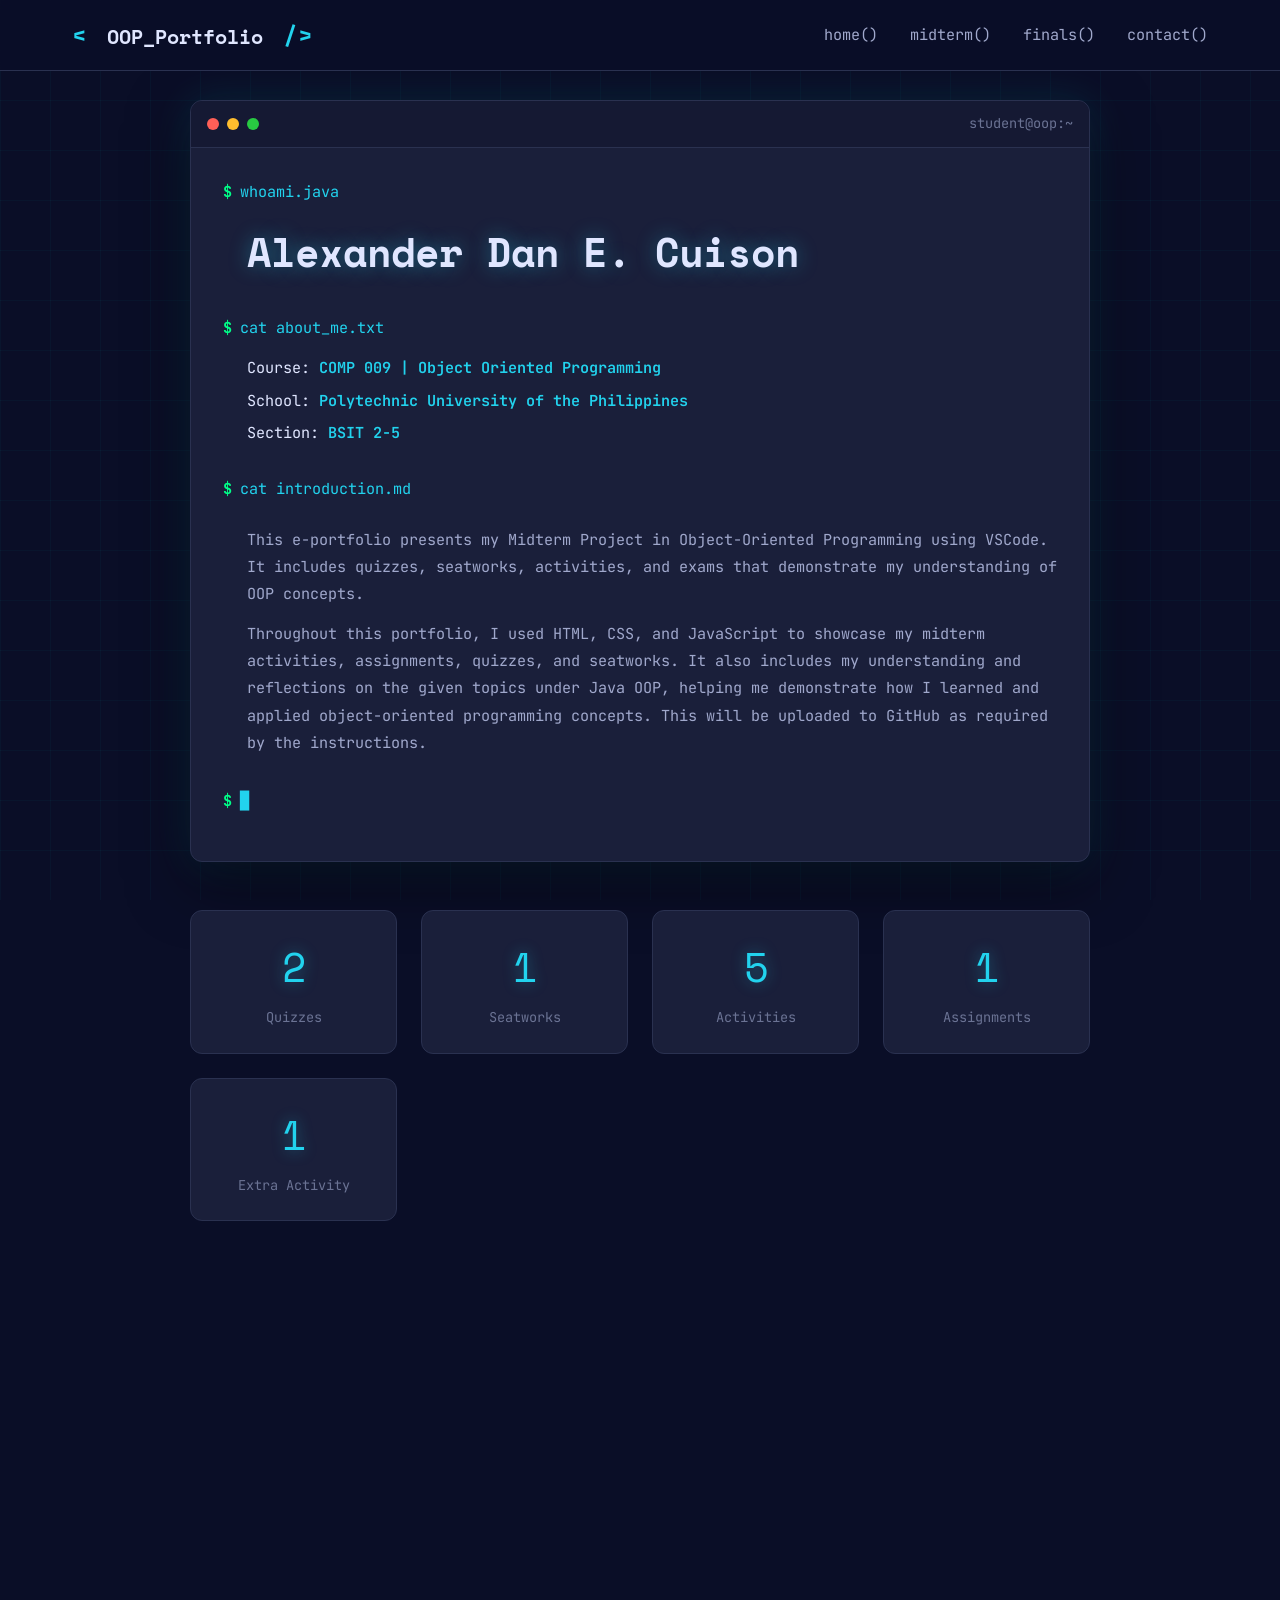
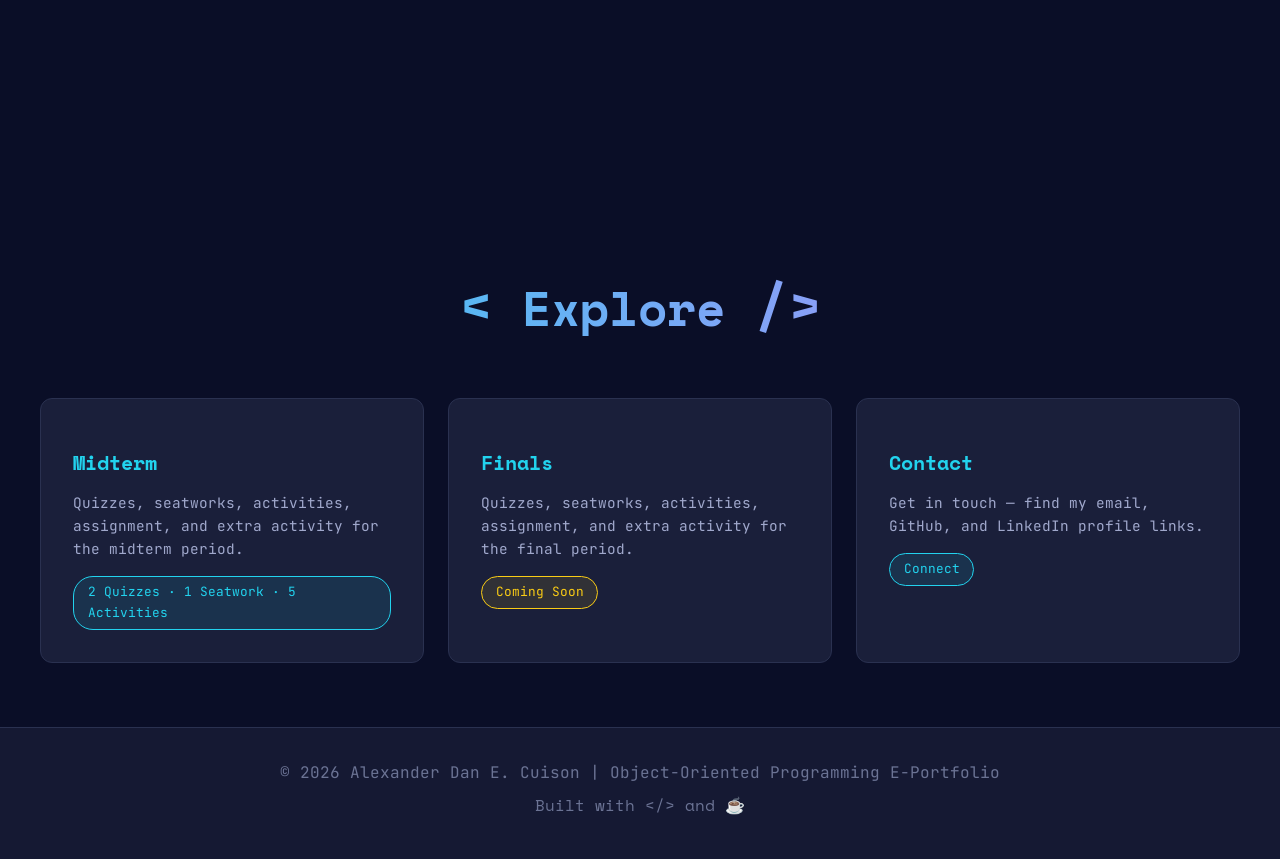
==== index.html @ b08e6b06 "Add files via upload" ====
<!DOCTYPE html>
<html lang="en">
<head>
    <meta charset="UTF-8">
    <meta name="viewport" content="width=device-width, initial-scale=1.0">
    <title>OOP E-Portfolio | Alexander Dan E. Cuison</title>
    <link rel="stylesheet" href="styles.css">
    <link href="https://fonts.googleapis.com/css2?family=JetBrains+Mono:wght@400;600;700&family=Space+Mono:wght@400;700&display=swap" rel="stylesheet">
</head>
<body>
<div class="grid-background"></div>

<!-- Navigation -->
<nav class="navbar">
    <div class="nav-container">
        <div class="logo">
            <span class="logo-bracket">&lt;</span>
            <span class="logo-text">OOP_Portfolio</span>
            <span class="logo-bracket">/&gt;</span>
        </div>
        <ul class="nav-menu">
            <li><a href="index.html"   class="nav-link active">home()</a></li>
            <li><a href="midterm.html" class="nav-link">midterm()</a></li>
            <li><a href="finals.html"  class="nav-link">finals()</a></li>
            <li><a href="contact.html" class="nav-link">contact()</a></li>
        </ul>
        <div class="menu-toggle"><span></span><span></span><span></span></div>
    </div>
</nav>

<!-- HOME HERO -->
<section id="home" class="section">
<div class="container">
<div class="hero">
<div class="terminal-window">
    <div class="terminal-header">
        <span class="terminal-dot red"></span>
        <span class="terminal-dot yellow"></span>
        <span class="terminal-dot green"></span>
        <span class="terminal-title">student@oop:~</span>
    </div>
    <div class="terminal-body">
        <div class="terminal-line">
            <span class="prompt">$</span> <span class="command">whoami.java</span>
        </div>
        <div class="terminal-output">
            <h1 class="glitch" data-text="Alexander Dan E. Cuison">Alexander Dan E. Cuison</h1>
        </div>
        <div class="terminal-line">
            <span class="prompt">$</span> <span class="command">cat about_me.txt</span>
        </div>
        <div class="terminal-output">
            <p class="typing-text">Course: <span class="highlight">COMP 009 | Object Oriented Programming</span></p>
            <p class="typing-text">School: <span class="highlight">Polytechnic University of the Philippines</span></p>
            <p class="typing-text">Section: <span class="highlight">BSIT 2-5</span></p>
        </div>
        <div class="terminal-line">
            <span class="prompt">$</span> <span class="command">cat introduction.md</span>
        </div>
        <div class="terminal-output intro-text">
            <p>
                This e-portfolio presents my Midterm Project in Object-Oriented Programming using VSCode.
                It includes quizzes, seatworks, activities, and exams that demonstrate my understanding of OOP concepts.
            </p>
            <p>
                Throughout this portfolio, I used HTML, CSS, and JavaScript to showcase my midterm activities, assignments, quizzes, and seatworks. It also includes my understanding and reflections on the given topics under Java OOP, helping me demonstrate how I learned and applied object-oriented programming concepts. This will be uploaded to GitHub as required by the instructions.
            </p>
        </div>
        <div class="terminal-line cursor-blink">
            <span class="prompt">$</span> <span class="cursor">█</span>
        </div>
    </div>
</div>
</div>

<!-- Portfolio Stats -->
<div class="stats-grid">
    <div class="stat-card">
        <span class="stat-number">2</span>
        <div class="stat-label"> Quizzes</div>
    </div>
    <div class="stat-card">
        <span class="stat-number">1</span>
        <div class="stat-label"> Seatworks</div>
    </div>
    <div class="stat-card">
        <span class="stat-number">5</span>
        <div class="stat-label"> Activities</div>
    </div>
    <div class="stat-card">
        <span class="stat-number">1</span>
        <div class="stat-label"> Assignments</div>
    </div>
    <div class="stat-card">
        <span class="stat-number">1</span>
        <div class="stat-label"> Extra Activity</div>
    </div>
</div>

<!-- About This Portfolio -->
<div class="about-portfolio-card fade-in">
    <h3>📖 About This Portfolio</h3>
    <p>
        Welcome to my OOP E-Portfolio for COMP 009 – Object Oriented Programming at Polytechnic University of the Philippines.
        This portfolio is organized into dedicated pages for each grading period, making it easy to navigate and review all submitted work.
    </p>
    <p>
        Each entry includes the original instructions, my code solution with syntax highlighting, screenshots of the output, a detailed explanation of how the program works, and a personal reflection. All content is presented as-is, reflecting my learning journey throughout the course.
    </p>
    <p>
        The portfolio is structured using HTML, CSS, and JavaScript — demonstrating not only my OOP skills in Java, but also my ability to present technical work in a clear, professional format.
    </p>
</div>

<!-- Navigation Cards -->
<h2 class="section-title" style="margin-top:4rem;">
    <span class="title-bracket">&lt;</span> Explore <span class="title-bracket">/&gt;</span>
</h2>
<div class="nav-cards">
    <a href="midterm.html" class="nav-card">
        <span class="nav-card-icon"></span>
        <h3>Midterm</h3>
        <p>Quizzes, seatworks, activities, assignment, and extra activity for the midterm period.</p>
        <span class="nav-card-badge">2 Quizzes · 1 Seatwork · 5 Activities</span>
    </a>
    <a href="finals.html" class="nav-card coming-soon-card">
        <span class="nav-card-icon"></span>
        <h3>Finals</h3>
        <p>Quizzes, seatworks, activities, assignment, and extra activity for the final period.</p>
        <span class="nav-card-badge">Coming Soon</span>
    </a>
    <a href="contact.html" class="nav-card">
        <span class="nav-card-icon"></span>
        <h3>Contact</h3>
        <p>Get in touch — find my email, GitHub, and LinkedIn profile links.</p>
        <span class="nav-card-badge">Connect</span>
    </a>
</div>

</div>
</section>

<!-- Footer -->
<footer class="footer">
    <div class="container">
        <p>&copy; 2026 Alexander Dan E. Cuison | Object-Oriented Programming E-Portfolio</p>
        <p class="footer-code">Built with &lt;/&gt; and ☕</p>
    </div>
</footer>

<script src="script.js"></script>
</body>
</html>
---- styles.css ----
/* ========================================
   CSS Variables & Theme
   ======================================== */
:root {
    --bg-primary: #0a0e27;
    --bg-secondary: #151933;
    --bg-tertiary: #1e2340;
    --bg-card: #1a1f3a;
    --accent-cyan: #22d3ee;
    --accent-magenta: #c084fc;
    --accent-yellow: #facc15;
    --accent-green: #00ff88;
    --text-primary: #e0e6ff;
    --text-secondary: #a0a8cc;
    --text-muted: #6b7394;
    --border-color: #2a3150;
    --shadow-color: rgba(34, 211, 238, 0.15);
    --glow-color: rgba(34, 211, 238, 0.4);
    --font-mono: 'JetBrains Mono', 'Courier New', monospace;
    --font-display: 'Space Mono', monospace;
    --spacing-xs: 0.5rem;
    --spacing-sm: 1rem;
    --spacing-md: 2rem;
    --spacing-lg: 4rem;
    --spacing-xl: 6rem;
}

/* ========================================
   Reset & Base Styles
   ======================================== */
* { margin: 0; padding: 0; box-sizing: border-box; }
html { scroll-behavior: smooth; }
body {
    font-family: var(--font-mono);
    background-color: var(--bg-primary);
    color: var(--text-primary);
    line-height: 1.6;
    overflow-x: hidden;
}

::selection { background-color: var(--accent-cyan); color: var(--bg-primary); }

::-webkit-scrollbar { width: 8px; }
::-webkit-scrollbar-track { background: var(--bg-secondary); }
::-webkit-scrollbar-thumb { background: var(--accent-cyan); border-radius: 10px; }

/* ========================================
   Animated Grid Background
   ======================================== */
.grid-background {
    position: fixed; top: 0; left: 0; width: 100%; height: 100%; z-index: -1;
    background-image:
        linear-gradient(rgba(0,255,255,0.03) 1px, transparent 1px),
        linear-gradient(90deg, rgba(0,255,255,0.03) 1px, transparent 1px);
    background-size: 50px 50px;
    animation: gridMove 20s linear infinite;
}
@keyframes gridMove {
    0% { transform: translate(0,0); }
    100% { transform: translate(50px,50px); }
}

/* ========================================
   Navigation
   ======================================== */
.navbar {
    position: fixed; top: 0; width: 100%;
    background: rgba(10, 14, 39, 0.95);
    backdrop-filter: blur(10px);
    border-bottom: 1px solid var(--border-color);
    z-index: 1000; padding: 1rem 0;
}
.nav-container {
    max-width: 1200px; margin: 0 auto; padding: 0 2rem;
    display: flex; justify-content: space-between; align-items: center;
}
.logo { font-family: var(--font-display); font-size: 1.25rem; font-weight: 700; color: var(--text-primary); }
.logo-bracket { color: var(--accent-cyan); font-size: 1.5rem; }
.logo-text { margin: 0 0.5rem; position: relative; }
.logo-text::after {
    content: ''; position: absolute; bottom: -2px; left: 0;
    width: 0; height: 2px;
    background: linear-gradient(90deg, var(--accent-cyan), var(--accent-magenta));
    transition: width 0.3s ease;
}
.logo:hover .logo-text::after { width: 100%; }

.nav-menu { display: flex; list-style: none; gap: 2rem; }
.nav-link {
    color: var(--text-secondary); text-decoration: none; font-size: 0.95rem;
    position: relative; transition: color 0.3s ease; padding: 0.5rem 0;
}
.nav-link::before {
    content: ''; position: absolute; bottom: 0; left: 0;
    width: 0; height: 2px; background: var(--accent-cyan); transition: width 0.3s ease;
}
.nav-link:hover, .nav-link.active { color: var(--accent-cyan); }
.nav-link:hover::before, .nav-link.active::before { width: 100%; }

.menu-toggle { display: none; flex-direction: column; gap: 5px; cursor: pointer; }
.menu-toggle span { width: 25px; height: 2px; background-color: var(--accent-cyan); transition: all 0.3s ease; }

/* ========================================
   Sections & Layout
   ======================================== */
.section { min-height: 100vh; padding: 100px 2rem 4rem; }
.container { max-width: 1200px; margin: 0 auto; }

.section-title {
    font-family: var(--font-display); font-size: 3rem;
    margin-bottom: 3rem; text-align: center; position: relative;
    animation: fadeInUp 0.8s ease;
    background: linear-gradient(90deg, var(--accent-cyan), var(--accent-magenta));
    background-clip: text; -webkit-background-clip: text;
    color: transparent; -webkit-text-fill-color: transparent;
}
.title-bracket { color: var(--accent-cyan); font-size: 3.5rem; }

@keyframes fadeInUp {
    from { opacity: 0; transform: translateY(30px); }
    to { opacity: 1; transform: translateY(0); }
}

/* ========================================
   Fade In Scroll
   ======================================== */
.fade-in {
    opacity: 0; transform: translateY(40px) scale(0.98);
    transition: all 0.7s ease;
}
.fade-in.visible { opacity: 1; transform: translateY(0) scale(1); }

/* ========================================
   Hero / Terminal
   ======================================== */
.hero { display: flex; justify-content: center; align-items: center; min-height: 80vh; }
.terminal-window {
    width: 100%; max-width: 900px; background: var(--bg-card);
    border-radius: 12px; overflow: hidden;
    box-shadow: 0 20px 60px rgba(0,0,0,0.5), 0 0 40px var(--shadow-color);
    animation: terminalAppear 1s ease;
    border: 1px solid var(--border-color);
}
@keyframes terminalAppear {
    from { opacity: 0; transform: scale(0.9) translateY(50px); }
    to { opacity: 1; transform: scale(1) translateY(0); }
}
.terminal-header {
    background: var(--bg-secondary); padding: 0.75rem 1rem;
    display: flex; align-items: center; gap: 0.5rem;
    border-bottom: 1px solid var(--border-color);
}
.terminal-dot { width: 12px; height: 12px; border-radius: 50%; }
.terminal-dot.red { background: #ff5f57; }
.terminal-dot.yellow { background: #ffbd2e; }
.terminal-dot.green { background: #28ca42; }
.terminal-title { margin-left: auto; font-size: 0.85rem; color: var(--text-muted); }
.terminal-body { padding: 2rem; font-size: 0.95rem; }
.terminal-line { margin-bottom: 1rem; display: flex; align-items: center; gap: 0.5rem; }
.prompt { color: var(--accent-green); font-weight: 700; }
.command { color: var(--accent-cyan); }
.terminal-output { margin: 1rem 0 2rem 1.5rem; }
.terminal-output h1 {
    font-family: var(--font-display); font-size: 2.5rem;
    color: var(--text-primary); margin-bottom: 1rem;
    text-shadow: 0 0 20px var(--glow-color);
}
.glitch { position: relative; animation: glitch 3s infinite; }
@keyframes glitch {
    0%, 100% { transform: translate(0); }
    33% { transform: translate(-2px, 2px); }
    66% { transform: translate(2px, -2px); }
}
.typing-text { margin: 0.5rem 0; animation: typing 0.5s steps(40) forwards; opacity: 0; }
.typing-text:nth-child(1) { animation-delay: 0.5s; }
.typing-text:nth-child(2) { animation-delay: 1s; }
.typing-text:nth-child(3) { animation-delay: 1.5s; }
@keyframes typing { to { opacity: 1; } }
.highlight { color: var(--accent-cyan); font-weight: 600; }
.intro-text { margin-top: 1.5rem; color: var(--text-secondary); line-height: 1.8; }
.intro-text p { margin-bottom: 0.75rem; }
.cursor-blink { animation: blink 1s step-end infinite; }
@keyframes blink { 50% { opacity: 0; } }
.cursor { color: var(--accent-cyan); }

/* ========================================
   About Portfolio Card (Home)
   ======================================== */
.about-portfolio-card {
    background: var(--bg-card);
    border: 1px solid var(--border-color);
    border-radius: 12px;
    padding: 2.5rem;
    margin-top: 3rem;
    max-width: 900px;
    margin-left: auto;
    margin-right: auto;
    border-left: 4px solid var(--accent-magenta);
    transition: all 0.3s ease;
}
.about-portfolio-card:hover {
    border-color: var(--accent-magenta);
    box-shadow: 0 10px 40px rgba(192, 132, 252, 0.15);
    transform: translateY(-4px);
}
.about-portfolio-card h3 {
    font-family: var(--font-display);
    color: var(--accent-magenta);
    font-size: 1.5rem;
    margin-bottom: 1.5rem;
    display: flex; align-items: center; gap: 0.75rem;
}
.about-portfolio-card p {
    color: var(--text-secondary);
    line-height: 1.9;
    margin-bottom: 1rem;
}

/* ========================================
   Portfolio Stats Grid (Home)
   ======================================== */
.stats-grid {
    display: grid;
    grid-template-columns: repeat(auto-fit, minmax(180px, 1fr));
    gap: 1.5rem;
    margin-top: 3rem;
    max-width: 900px;
    margin-left: auto;
    margin-right: auto;
}
.stat-card {
    background: var(--bg-card);
    border: 1px solid var(--border-color);
    border-radius: 12px;
    padding: 1.5rem;
    text-align: center;
    transition: all 0.3s ease;
}
.stat-card:hover {
    border-color: var(--accent-cyan);
    transform: translateY(-5px);
    box-shadow: 0 8px 30px var(--shadow-color);
}
.stat-number {
    font-family: var(--font-display);
    font-size: 2.5rem;
    color: var(--accent-cyan);
    display: block;
    text-shadow: 0 0 15px var(--glow-color);
}
.stat-label { color: var(--text-muted); font-size: 0.85rem; margin-top: 0.5rem; }

/* ========================================
   Page Navigation Cards (Home)
   ======================================== */
.nav-cards {
    display: grid;
    grid-template-columns: repeat(auto-fit, minmax(250px, 1fr));
    gap: 1.5rem;
    margin-top: 3rem;
}
.nav-card {
    background: var(--bg-card);
    border: 1px solid var(--border-color);
    border-radius: 12px;
    padding: 2rem;
    text-decoration: none;
    transition: all 0.3s ease;
    display: block;
    position: relative;
    overflow: hidden;
}
.nav-card::before {
    content: '';
    position: absolute; top: 0; left: 0;
    width: 100%; height: 3px;
    background: linear-gradient(90deg, var(--accent-cyan), var(--accent-magenta));
    transform: scaleX(0); transition: transform 0.3s ease;
}
.nav-card:hover::before { transform: scaleX(1); }
.nav-card:hover {
    border-color: var(--accent-cyan);
    transform: translateY(-8px);
    box-shadow: 0 15px 40px var(--shadow-color);
}
.nav-card-icon { font-size: 2.5rem; margin-bottom: 1rem; display: block; }
.nav-card h3 { font-family: var(--font-display); color: var(--accent-cyan); font-size: 1.25rem; margin-bottom: 0.75rem; }
.nav-card p { color: var(--text-secondary); font-size: 0.9rem; line-height: 1.6; }
.nav-card .nav-card-badge {
    display: inline-block; margin-top: 1rem;
    padding: 0.35rem 0.85rem;
    background: rgba(34, 211, 238, 0.1);
    border: 1px solid var(--accent-cyan);
    border-radius: 20px; font-size: 0.8rem; color: var(--accent-cyan);
}
.nav-card.coming-soon-card .nav-card-badge {
    background: rgba(250, 204, 21, 0.1);
    border-color: var(--accent-yellow); color: var(--accent-yellow);
}

/* ========================================
   Content Cards
   ======================================== */
.content-card {
    background: var(--bg-card);
    border: 1px solid var(--border-color);
    border-radius: 12px;
    margin-bottom: 2rem;
    overflow: hidden;
    transition: all 0.3s ease;
}
.content-card:hover {
    transform: translateY(-4px);
    box-shadow: 0 10px 40px var(--shadow-color), 0 0 20px var(--glow-color);
    border-color: var(--accent-cyan);
}
.card-header {
    background: var(--bg-secondary); padding: 1.5rem;
    display: flex; justify-content: space-between; align-items: center;
    border-bottom: 1px solid var(--border-color);
}
.card-header h3 {
    font-family: var(--font-display); font-size: 1.5rem;
    color: var(--text-primary); display: flex; align-items: center; gap: 0.75rem;
}
.method-icon { font-size: 1.75rem; }
.badge {
    padding: 0.5rem 1rem;
    background: rgba(0,255,255,0.1);
    border: 1px solid var(--accent-cyan);
    border-radius: 20px; font-size: 0.85rem; color: var(--accent-cyan); font-weight: 600;
}
.badge.yellow { background: rgba(250,204,21,0.1); border-color: var(--accent-yellow); color: var(--accent-yellow); }
.badge.green  { background: rgba(0,255,136,0.1);  border-color: var(--accent-green);  color: var(--accent-green);  }
.badge.magenta { background: rgba(192,132,252,0.1); border-color: var(--accent-magenta); color: var(--accent-magenta); }
.card-body { padding: 2rem; }

/* ========================================
   ★ NEW: Collapsible Item Cards (View Button)
   ======================================== */
.item-list { display: flex; flex-direction: column; gap: 1rem; }

.item-card {
    background: var(--bg-secondary);
    border: 1px solid var(--border-color);
    border-radius: 10px;
    overflow: hidden;
    transition: all 0.3s ease;
}
.item-card:hover { border-color: var(--accent-cyan); }

.item-card-header {
    display: flex; justify-content: space-between; align-items: center;
    padding: 1.25rem 1.5rem;
    background: var(--bg-tertiary);
    cursor: pointer;
    user-select: none;
    transition: background 0.3s ease;
}
.item-card-header:hover { background: rgba(34, 211, 238, 0.05); }

.item-card-title {
    display: flex; align-items: center; gap: 0.75rem;
}
.item-card-title .item-num {
    font-family: var(--font-display);
    font-size: 0.8rem;
    color: var(--accent-cyan);
    background: rgba(34, 211, 238, 0.1);
    border: 1px solid var(--accent-cyan);
    border-radius: 4px;
    padding: 0.2rem 0.6rem;
    white-space: nowrap;
}
.item-card-title h4 {
    color: var(--text-primary);
    font-size: 1.05rem;
    font-weight: 600;
}

.view-btn {
    display: flex; align-items: center; gap: 0.5rem;
    padding: 0.5rem 1.25rem;
    background: linear-gradient(135deg, var(--accent-cyan), var(--accent-magenta));
    border: none; border-radius: 6px;
    color: var(--bg-primary); font-family: var(--font-mono);
    font-size: 0.85rem; font-weight: 700;
    cursor: pointer; transition: all 0.3s ease;
    box-shadow: 0 3px 12px rgba(34, 211, 238, 0.3);
    white-space: nowrap;
}
.view-btn:hover { transform: translateY(-2px); box-shadow: 0 5px 18px rgba(34, 211, 238, 0.5); }
.view-btn.open {
    background: var(--bg-tertiary);
    color: var(--accent-cyan);
    border: 1px solid var(--accent-cyan);
    box-shadow: none;
}
.view-btn .btn-arrow { transition: transform 0.3s ease; display: inline-block; }
.view-btn.open .btn-arrow { transform: rotate(180deg); }

.item-card-body {
    max-height: 0; overflow: hidden;
    transition: max-height 0.5s ease;
}
.item-card-body.open { max-height: 99999px; }
.item-card-inner { padding: 2rem; border-top: 1px solid var(--border-color); }

/* ========================================
   Score Display
   ======================================== */
.score-display {
    background: linear-gradient(135deg, rgba(34,211,238,0.1), rgba(192,132,252,0.1));
    border: 2px solid var(--accent-cyan); border-radius: 12px;
    padding: 2rem; text-align: center; margin-top: 1rem;
}
.score-box { display: flex; align-items: center; justify-content: center; gap: 1rem; margin-bottom: 1rem; }
.score-label { font-size: 1.5rem; color: var(--text-secondary); font-weight: 600; }
.score-value {
    font-size: 3rem; color: var(--accent-cyan); font-weight: 700;
    font-family: var(--font-display); text-shadow: 0 0 20px var(--glow-color);
}
.score-note { color: var(--text-muted); font-style: italic; font-size: 0.9rem; }

/* ========================================
   Question Navigator (Quiz 2)
   ======================================== */
.question-navigator {
    background: var(--bg-secondary); padding: 1.5rem;
    border-radius: 8px; margin-bottom: 2rem; border: 1px solid var(--border-color);
}
.question-navigator label { display: block; color: var(--text-primary); margin-bottom: 0.75rem; font-weight: 600; }
.search-input-group { display: flex; gap: 0.75rem; margin-bottom: 1rem; }
.question-navigator input[type="number"] {
    flex: 1; padding: 0.75rem 1rem; background: var(--bg-tertiary);
    border: 1px solid var(--border-color); border-radius: 6px;
    color: var(--text-primary); font-family: var(--font-mono); font-size: 0.95rem;
    transition: all 0.3s ease;
}
.question-navigator input[type="number"]:focus {
    outline: none; border-color: var(--accent-cyan);
    box-shadow: 0 0 0 3px rgba(34,211,238,0.1);
}
.search-btn {
    padding: 0.75rem 2rem;
    background: linear-gradient(135deg, var(--accent-cyan), var(--accent-magenta));
    border: none; border-radius: 6px; color: var(--bg-primary);
    font-family: var(--font-mono); font-size: 0.95rem; font-weight: 600;
    cursor: pointer; transition: all 0.3s ease;
}
.search-btn:hover { transform: translateY(-2px); box-shadow: 0 6px 20px rgba(34,211,238,0.4); }
.search-helper { color: var(--text-muted); font-size: 0.9rem; font-style: italic; }

/* ========================================
   Question Items (Quiz 2)
   ======================================== */
.questions-container { margin-top: 2rem; }
.question-item {
    background: var(--bg-secondary); border: 1px solid var(--border-color);
    border-radius: 8px; margin-bottom: 1rem; overflow: hidden; transition: all 0.3s ease;
}
.question-item:hover { border-color: var(--accent-cyan); box-shadow: 0 5px 20px rgba(34,211,238,0.1); }
.question-header {
    padding: 1.25rem 1.5rem; background: var(--bg-tertiary);
    cursor: pointer; display: flex; justify-content: space-between; align-items: center;
    user-select: none; transition: all 0.3s ease;
}
.question-header:hover { background: rgba(34,211,238,0.05); }
.question-number { font-weight: 600; color: var(--accent-cyan); font-size: 1.1rem; }
.toggle-icon { color: var(--accent-cyan); font-size: 1.2rem; transition: transform 0.3s ease; }
.question-header.active .toggle-icon { transform: rotate(180deg); }
.question-content { max-height: 0; overflow: hidden; transition: max-height 0.4s ease, padding 0.4s ease; }
.question-content.show { max-height: 2000px; padding: 1.5rem; }
.question-text {
    color: var(--text-primary); font-size: 1.05rem; line-height: 1.8; margin-bottom: 1.5rem;
    padding: 1rem; background: var(--bg-tertiary); border-left: 4px solid var(--accent-cyan); border-radius: 4px;
}
.answer-section { margin-top: 1rem; }
.reveal-btn {
    background: linear-gradient(135deg, var(--accent-cyan), var(--accent-magenta));
    border: none; color: var(--bg-primary); padding: 0.75rem 2rem;
    border-radius: 6px; font-family: var(--font-mono); font-size: 0.95rem; font-weight: 600;
    cursor: pointer; transition: all 0.3s ease; box-shadow: 0 4px 15px rgba(34,211,238,0.3);
}
.reveal-btn:hover { transform: translateY(-2px); box-shadow: 0 6px 20px rgba(34,211,238,0.4); }
.answer-content { margin-top: 1.5rem; animation: fadeInAnswer 0.5s ease; }
@keyframes fadeInAnswer {
    from { opacity: 0; transform: translateY(-10px); }
    to { opacity: 1; transform: translateY(0); }
}
.answer-text {
    background: linear-gradient(135deg, rgba(0,255,136,0.1), rgba(34,211,238,0.05));
    border-left: 4px solid var(--accent-green); padding: 1.25rem;
    border-radius: 6px; color: var(--text-primary); margin-bottom: 1rem; line-height: 1.8;
}
.explanation-text {
    background: rgba(192,132,252,0.05); border-left: 4px solid var(--accent-magenta);
    padding: 1.25rem; border-radius: 6px; color: var(--text-secondary); line-height: 1.8;
}
.explanation-text strong { color: var(--accent-magenta); }

/* ========================================
   Code Blocks
   ======================================== */
.code-container { margin: 1.5rem 0; border-radius: 8px; overflow: hidden; border: 1px solid var(--border-color); }
.code-header {
    background: var(--bg-secondary); padding: 0.75rem 1rem;
    display: flex; justify-content: space-between; align-items: center;
    border-bottom: 1px solid var(--border-color);
}
.code-lang { color: var(--accent-cyan); font-size: 0.85rem; font-weight: 600; }
.copy-btn {
    background: transparent; border: 1px solid var(--accent-cyan);
    color: var(--accent-cyan); padding: 0.4rem 1rem;
    border-radius: 4px; cursor: pointer; font-family: var(--font-mono);
    font-size: 0.85rem; transition: all 0.3s ease;
}
.copy-btn:hover { background: var(--accent-cyan); color: var(--bg-primary); box-shadow: 0 0 10px var(--glow-color); }
pre { margin: 0; padding: 1.5rem; background: var(--bg-tertiary); overflow-x: auto; }
code { font-family: var(--font-mono); font-size: 0.9rem; line-height: 1.6; color: var(--text-primary); }

/* ========================================
   Instruction / Learning / Reflection Boxes
   ======================================== */
.instruction-box {
    background: var(--bg-secondary); border: 1px solid var(--border-color);
    border-radius: 8px; padding: 1.5rem; margin-bottom: 1.5rem;
}
.instruction-box h5 { color: var(--accent-cyan); margin-bottom: 1rem; font-size: 1.1rem; }
.instruction-box p, .instruction-box li { color: var(--text-secondary); line-height: 1.8; margin-bottom: 0.5rem; }
.instruction-box ul, .instruction-box ol { margin-left: 1.5rem; }

.learning-box {
    background: linear-gradient(135deg, rgba(0,255,255,0.05), rgba(255,0,255,0.05));
    border: 1px solid var(--accent-cyan); border-radius: 8px; padding: 1.5rem; margin-top: 1.5rem;
}
.learning-box h5 { color: var(--accent-cyan); margin-bottom: 1rem; font-size: 1.1rem; }
.learning-box p { color: var(--text-secondary); line-height: 1.8; }

.reflection-box {
    background: linear-gradient(135deg, rgba(250,204,21,0.05), rgba(192,132,252,0.05));
    border: 1px solid var(--accent-yellow); border-radius: 8px; padding: 1.5rem; margin-top: 1.5rem;
}
.reflection-box h5 { color: var(--accent-yellow); margin-bottom: 1rem; font-size: 1.1rem; }
.reflection-box p { color: var(--text-secondary); line-height: 1.8; font-style: italic; }

/* ========================================
   Sub-Activity (for multiple questions)
   ======================================== */
.sub-activity {
    background: var(--bg-secondary); border: 1px solid var(--border-color);
    border-radius: 8px; padding: 1.5rem; margin-bottom: 2rem;
}
.sub-activity h5 { color: var(--accent-cyan); font-size: 1.25rem; margin-bottom: 1rem; }
.sub-question {
    color: var(--text-primary); margin-bottom: 1.5rem; padding: 1rem;
    background: var(--bg-tertiary); border-left: 4px solid var(--accent-yellow); border-radius: 4px;
}

/* ========================================
   Images
   ======================================== */
.image-container {
    display: flex; gap: 1rem; overflow-x: auto;
    padding-bottom: 1rem; scroll-behavior: smooth; margin: 1.5rem 0;
}
.content-image {
    flex: 0 0 auto; height: 500px; width: auto; object-fit: contain;
    border-radius: 8px; border: 1px solid var(--border-color);
    transition: all 0.3s ease;
}
.content-image:hover { border-color: var(--accent-cyan); box-shadow: 0 10px 40px rgba(34,211,238,0.2); }

/* ========================================
   About Me (Extra Activity)
   ======================================== */
.about-me-section { text-align: center; }
.about-content { margin-top: 2rem; }
.profile-container { margin-bottom: 2rem; display: flex; justify-content: center; }
.profile-image {
    width: 300px; height: 400px; border-radius: 10px; object-fit: cover;
    border: 4px solid var(--accent-cyan); box-shadow: 0 10px 40px rgba(34,211,238,0.3);
    transition: all 0.3s ease;
}
.profile-image:hover { transform: scale(1.05); box-shadow: 0 15px 50px rgba(34,211,238,0.5); }
.about-text { max-width: 800px; margin: 0 auto 2rem; text-align: left; }
.about-text p { color: var(--text-secondary); line-height: 1.8; margin-bottom: 1rem; }

/* ========================================
   Coming Soon
   ======================================== */
.coming-soon { text-align: center; padding: 4rem 2rem; }
.loading-animation { display: flex; justify-content: center; gap: 0.5rem; margin-bottom: 2rem; }
.loading-animation span {
    width: 15px; height: 15px; background: var(--accent-cyan);
    border-radius: 50%; animation: bounce 1.4s infinite ease-in-out both;
}
.loading-animation span:nth-child(1) { animation-delay: -0.32s; }
.loading-animation span:nth-child(2) { animation-delay: -0.16s; }
@keyframes bounce { 0%, 80%, 100% { transform: scale(0); } 40% { transform: scale(1); } }
.coming-soon h3 { font-family: var(--font-display); font-size: 2rem; color: var(--text-primary); margin-bottom: 1rem; }
.coming-soon p { color: var(--text-secondary); }

/* Coming soon items list */
.coming-soon-list { display: flex; flex-direction: column; gap: 1rem; margin-top: 2rem; }
.coming-soon-item {
    background: var(--bg-secondary); border: 1px dashed var(--border-color);
    border-radius: 10px; padding: 1.25rem 1.5rem;
    display: flex; justify-content: space-between; align-items: center;
    opacity: 0.6;
}
.coming-soon-item-title { color: var(--text-secondary); font-size: 1rem; }
.coming-soon-badge {
    padding: 0.35rem 0.85rem;
    background: rgba(250,204,21,0.08);
    border: 1px solid var(--accent-yellow);
    border-radius: 20px; font-size: 0.8rem; color: var(--accent-yellow);
}

/* ========================================
   Contact
   ======================================== */
.contact-grid { display: grid; grid-template-columns: repeat(auto-fit, minmax(280px,1fr)); gap: 2rem; margin-top: 3rem; }
.contact-card {
    background: var(--bg-card); border: 1px solid var(--border-color);
    border-radius: 12px; padding: 2rem; text-align: center; transition: all 0.3s ease;
}
.contact-card:hover { transform: translateY(-10px); border-color: var(--accent-cyan); box-shadow: 0 10px 40px var(--shadow-color); }
.contact-icon { font-size: 3rem; margin-bottom: 1rem; }
.contact-card h3 { color: var(--accent-cyan); margin-bottom: 0.75rem; font-size: 1.25rem; }
.contact-card p { color: var(--text-secondary); }
.contact-card a { color: var(--accent-cyan); text-decoration: none; transition: opacity 0.3s; }
.contact-card a:hover { opacity: 0.8; }

/* Fix the readable text inside cards */
.contact-value {
    color: #cccccc; /* soft gray, easy on the eyes */
    word-break: break-all; /* prevents long links from overflowing */
}

/* Fix buttons/links color */
.contact-btn {
    color: #8be9fd; /* softer cyan instead of bright blue */
    text-decoration: none;
    font-weight: 500;
}

/* Hover effect */
.contact-btn:hover {
    color: #ffffff;
    text-decoration: underline;
}
/* ========================================
   Footer
   ======================================== */
.footer { background: var(--bg-secondary); border-top: 1px solid var(--border-color); padding: 2rem; text-align: center; }
.footer p { color: var(--text-muted); margin-bottom: 0.5rem; }
.footer-code { color: var(--accent-cyan); font-family: var(--font-display); }

/* ========================================
   Page Header (for inner pages)
   ======================================== */
.page-header {
    padding: 120px 2rem 4rem;
    text-align: center;
    background: linear-gradient(180deg, rgba(34,211,238,0.04) 0%, transparent 100%);
    border-bottom: 1px solid var(--border-color);
    margin-bottom: 4rem;
}
.page-header .page-title {
    font-family: var(--font-display); font-size: 3rem;
    background: linear-gradient(90deg, var(--accent-cyan), var(--accent-magenta));
    background-clip: text; -webkit-background-clip: text;
    color: transparent; -webkit-text-fill-color: transparent;
    margin-bottom: 1rem;
}
.page-header .page-subtitle { color: var(--text-muted); font-size: 1rem; }

/* Category dividers */
.category-block { margin-bottom: 4rem; }
.category-label {
    display: flex; align-items: center; gap: 1rem;
    margin-bottom: 1.5rem; padding-bottom: 1rem;
    border-bottom: 2px solid var(--border-color);
}
.category-label .cat-icon { font-size: 1.75rem; }
.category-label h2 {
    font-family: var(--font-display); font-size: 1.5rem;
    background: linear-gradient(90deg, var(--accent-cyan), var(--accent-magenta));
    background-clip: text; -webkit-background-clip: text;
    color: transparent; -webkit-text-fill-color: transparent;
}
.category-label .cat-count {
    margin-left: auto; padding: 0.3rem 0.8rem;
    background: rgba(34,211,238,0.1);
    border: 1px solid var(--accent-cyan);
    border-radius: 20px; font-size: 0.8rem; color: var(--accent-cyan);
}

/* ========================================
   Responsive
   ======================================== */
@media (max-width: 768px) {
    .menu-toggle { display: flex; }
    .nav-menu {
        position: fixed; top: 70px; left: -100%; width: 100%;
        background: rgba(10,14,39,0.98); flex-direction: column;
        padding: 2rem; gap: 1rem; transition: left 0.3s ease;
        border-bottom: 1px solid var(--border-color);
    }
    .nav-menu.active { left: 0; }
    .section-title { font-size: 2rem; }
    .title-bracket { font-size: 2.5rem; }
    .terminal-output h1 { font-size: 1.75rem; }
    .section { padding: 80px 1rem 2rem; }
    .card-header { flex-direction: column; align-items: flex-start; gap: 1rem; }
    .contact-grid { grid-template-columns: 1fr; }
    .item-card-title h4 { font-size: 0.95rem; }
    .page-header .page-title { font-size: 2rem; }
    .score-value { font-size: 2.5rem; }
    .profile-image { width: 200px; height: 270px; }
    .content-image { height: 320px; }
}
@media (max-width: 480px) {
    .terminal-body { padding: 1rem; font-size: 0.85rem; }
    .section-title { font-size: 1.5rem; }
    .card-body { padding: 1.5rem; }
    .item-card-header { flex-direction: column; align-items: flex-start; gap: 0.75rem; }
    .view-btn { align-self: flex-end; }
}
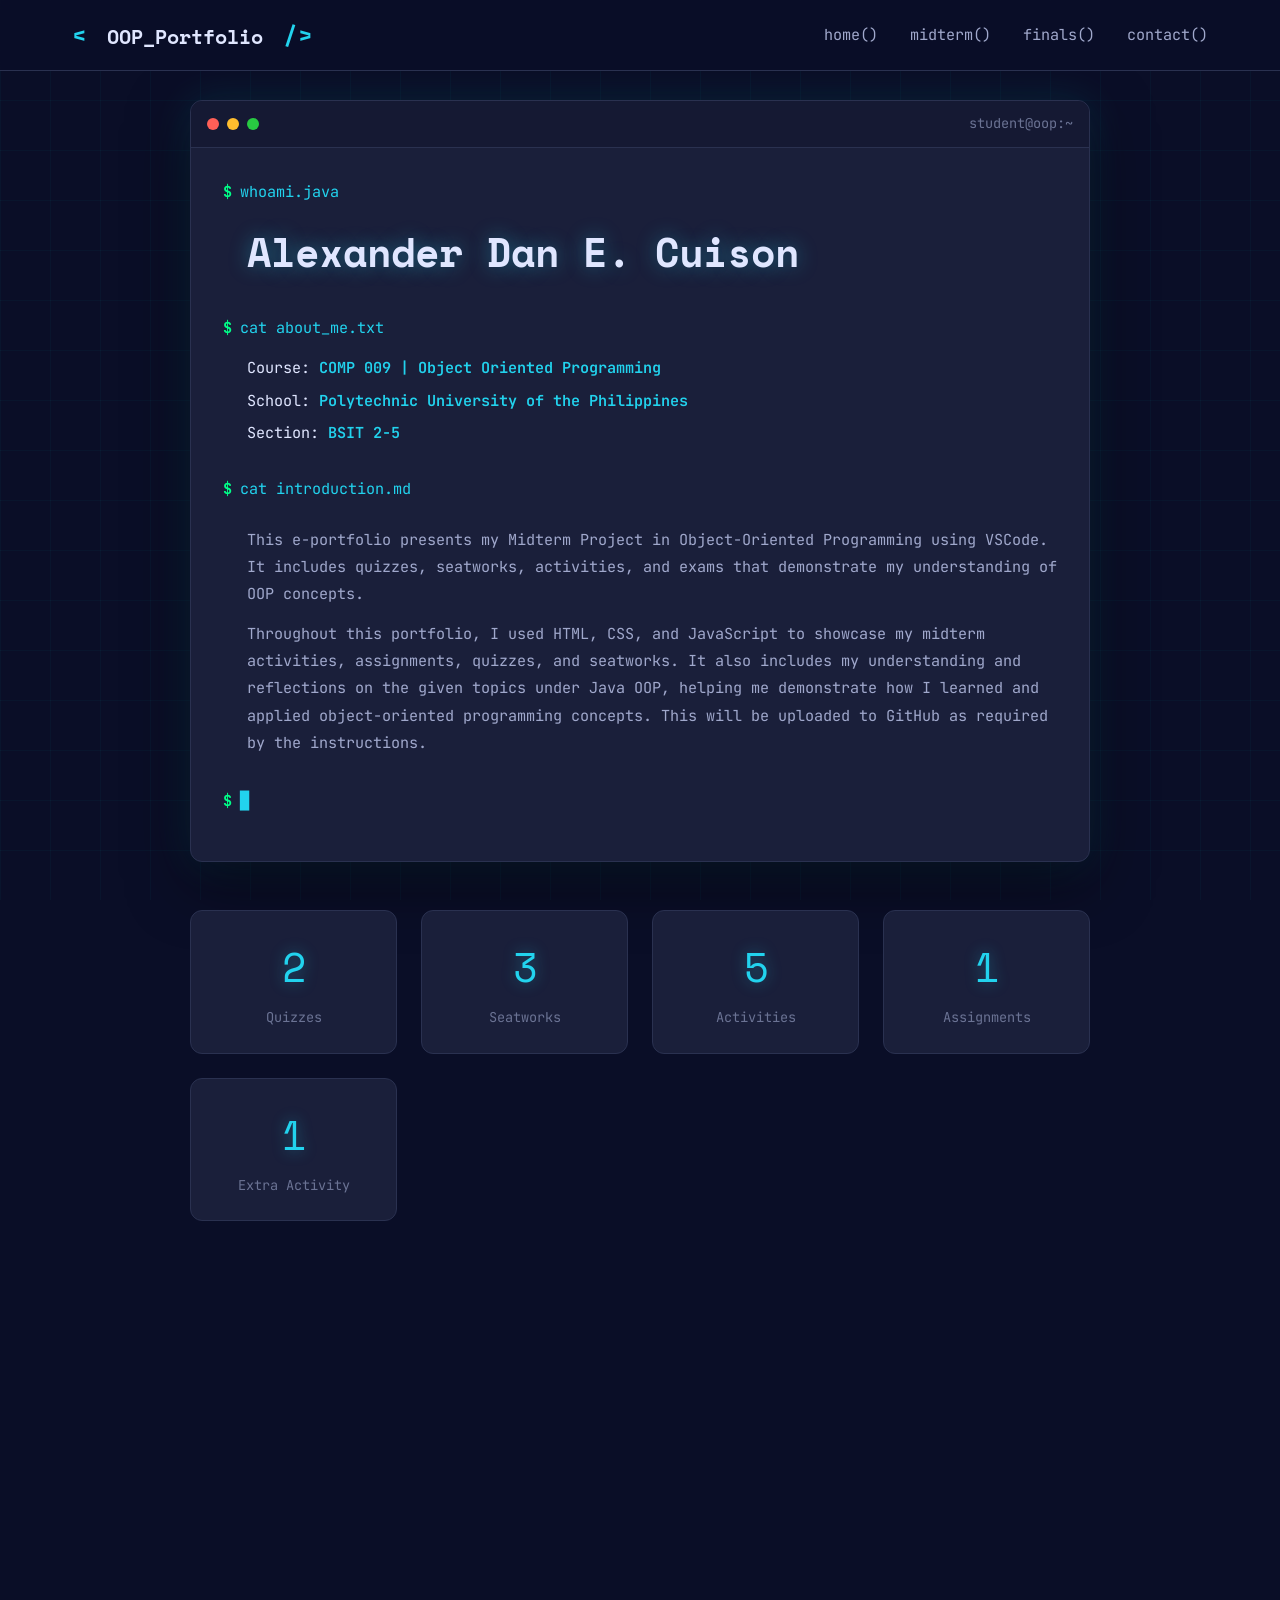
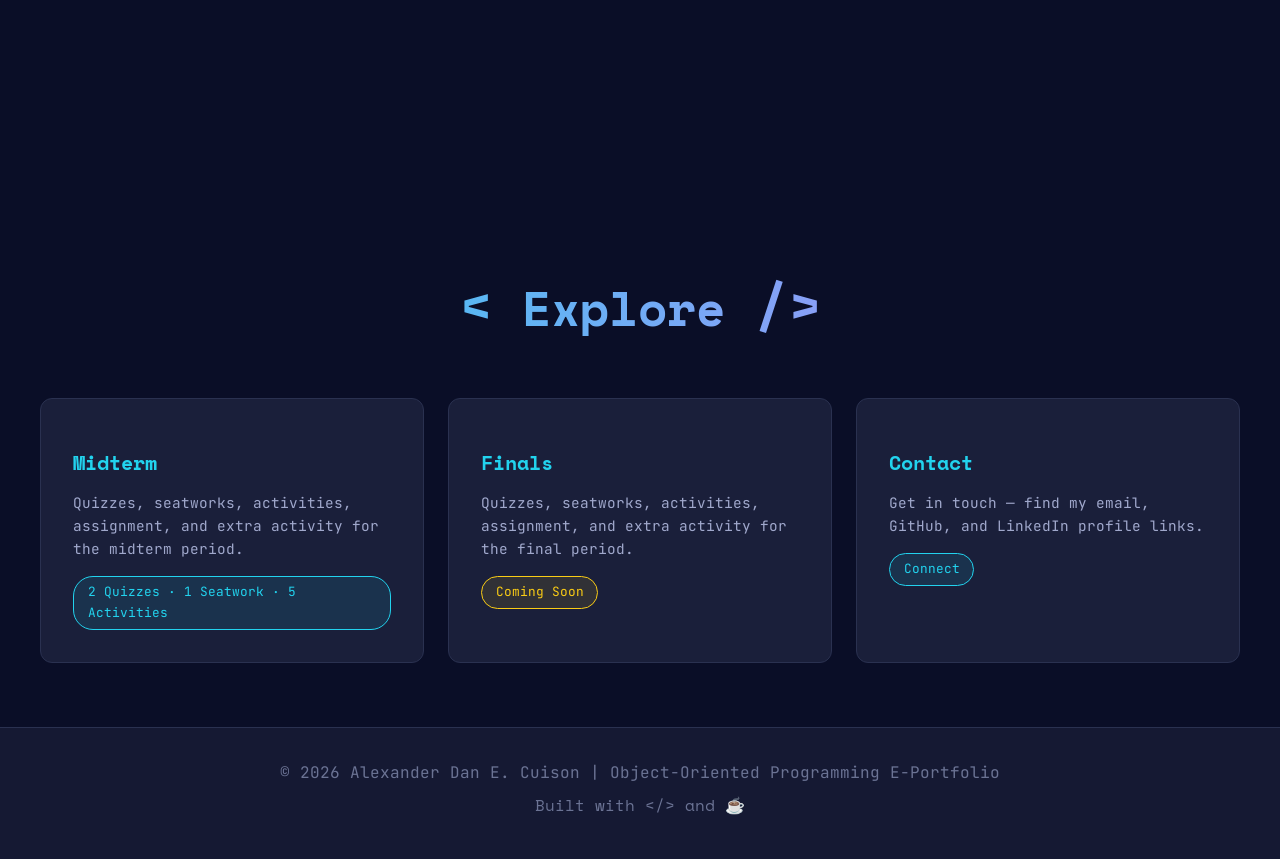
==== commit bfb7dfad: "Update Seatworks stat number from 1 to 3" ====
--- a/index.html
+++ b/index.html
@@ -80,7 +80,7 @@
         <div class="stat-label"> Quizzes</div>
     </div>
     <div class="stat-card">
-        <span class="stat-number">1</span>
+        <span class="stat-number">3</span>
         <div class="stat-label"> Seatworks</div>
     </div>
     <div class="stat-card">
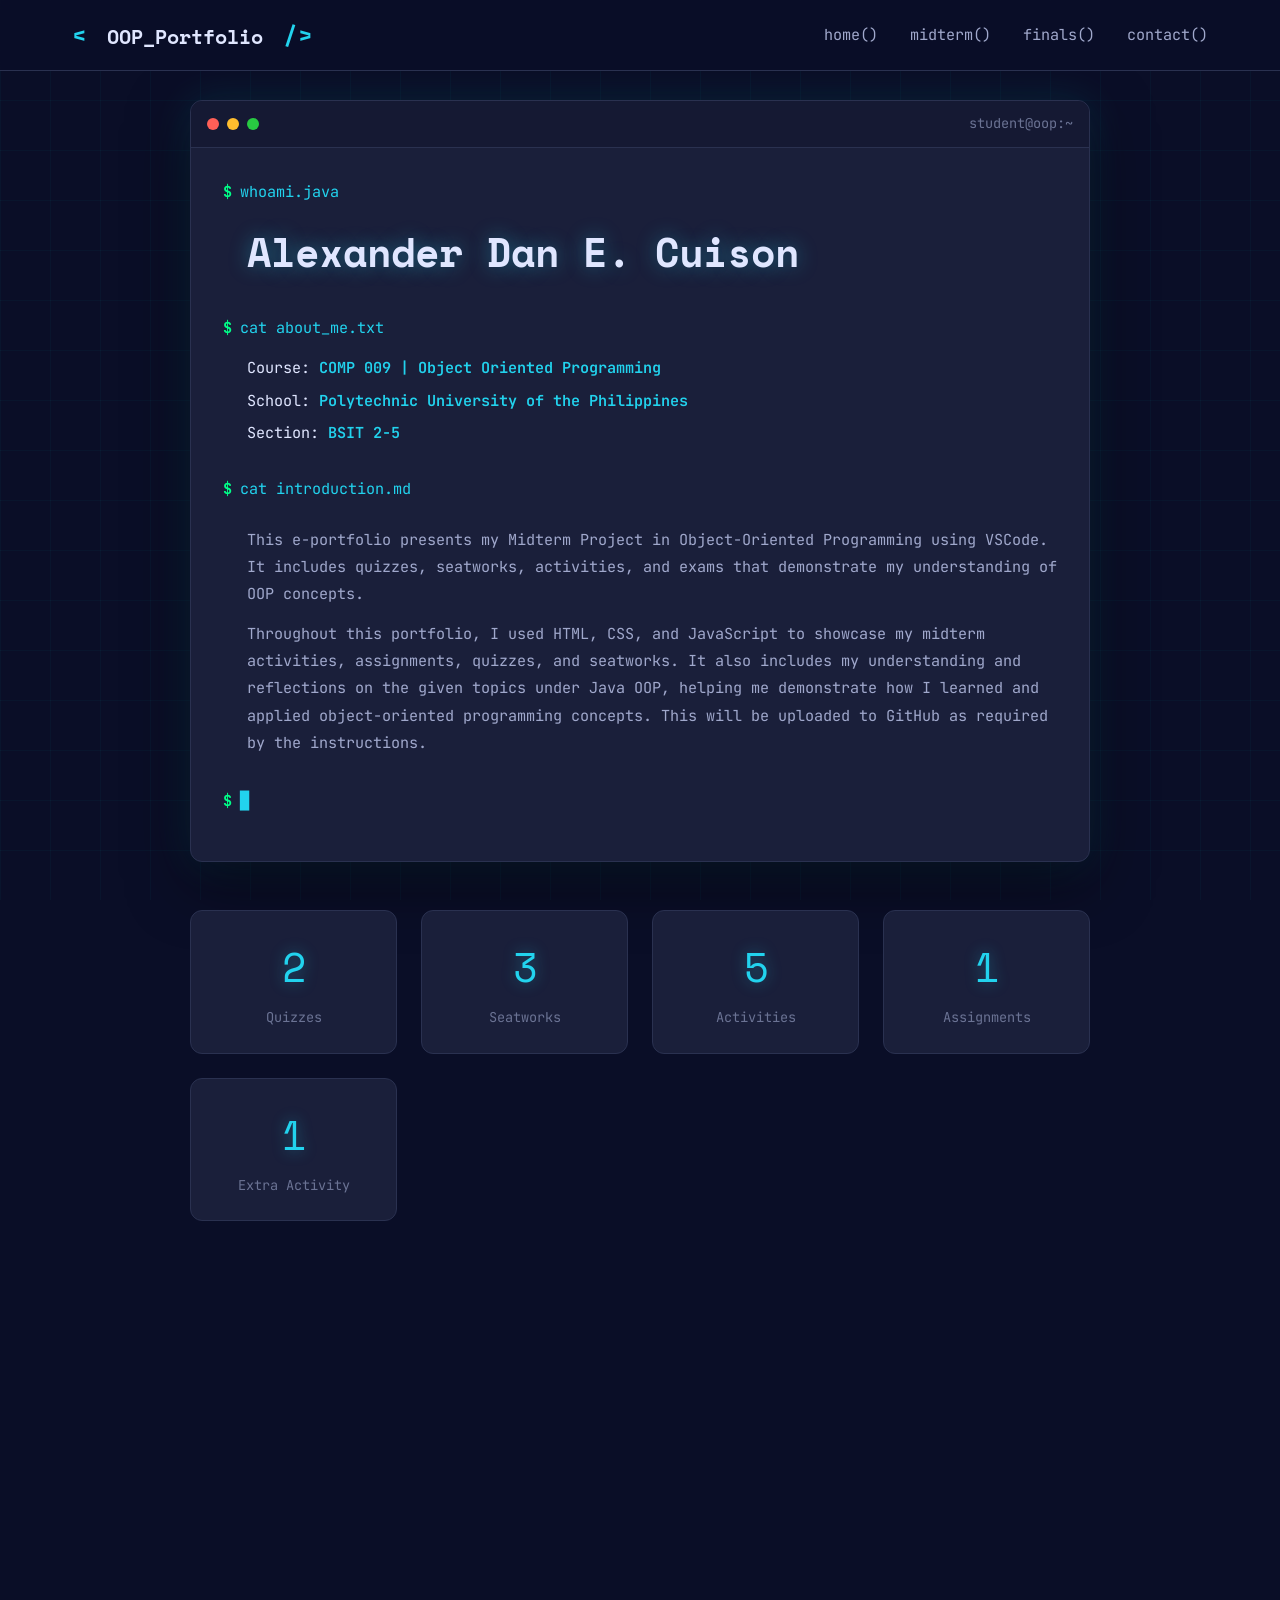
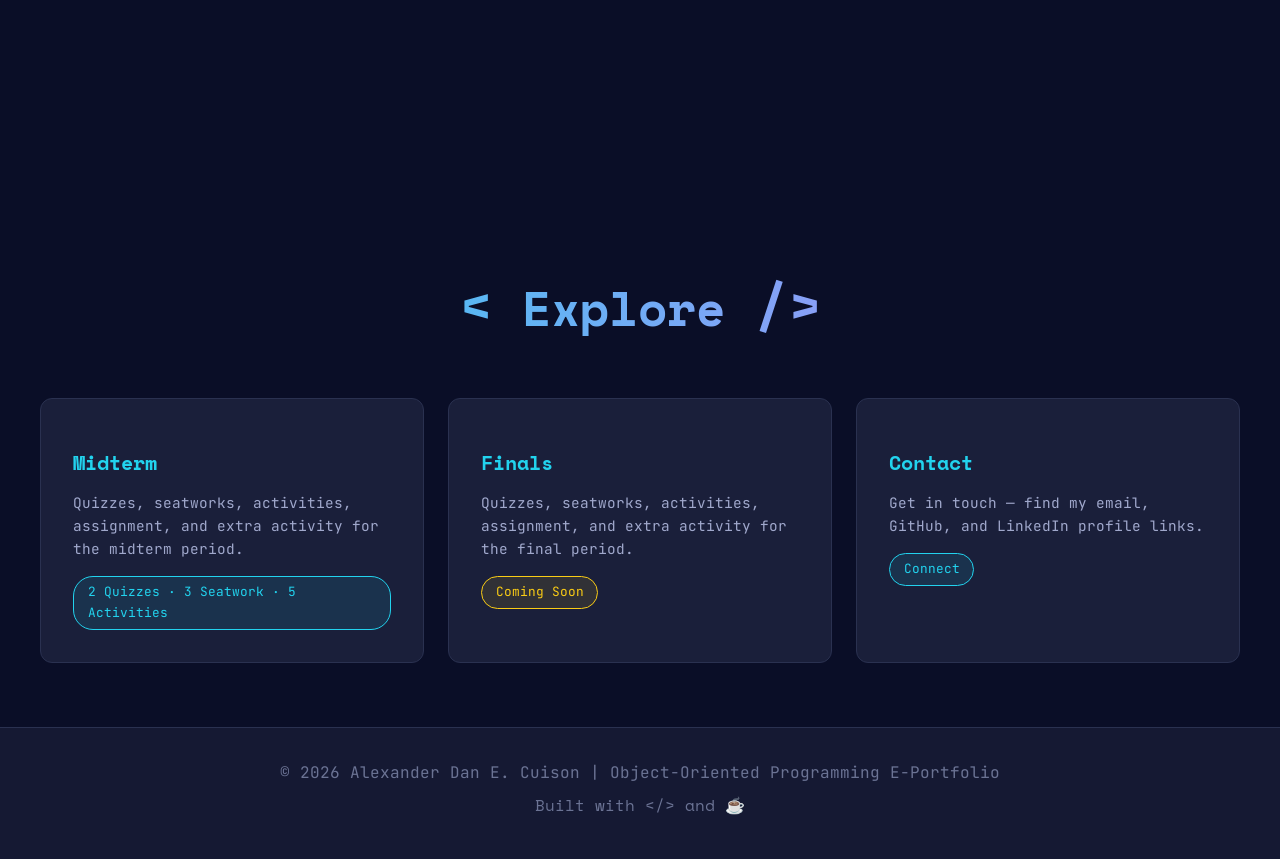
==== commit cd0ee8cb: "Update seatwork count in midterm navigation card" ====
--- a/index.html
+++ b/index.html
@@ -121,7 +121,7 @@
         <span class="nav-card-icon"></span>
         <h3>Midterm</h3>
         <p>Quizzes, seatworks, activities, assignment, and extra activity for the midterm period.</p>
-        <span class="nav-card-badge">2 Quizzes · 1 Seatwork · 5 Activities</span>
+        <span class="nav-card-badge">2 Quizzes · 3 Seatwork · 5 Activities</span>
     </a>
     <a href="finals.html" class="nav-card coming-soon-card">
         <span class="nav-card-icon"></span>
